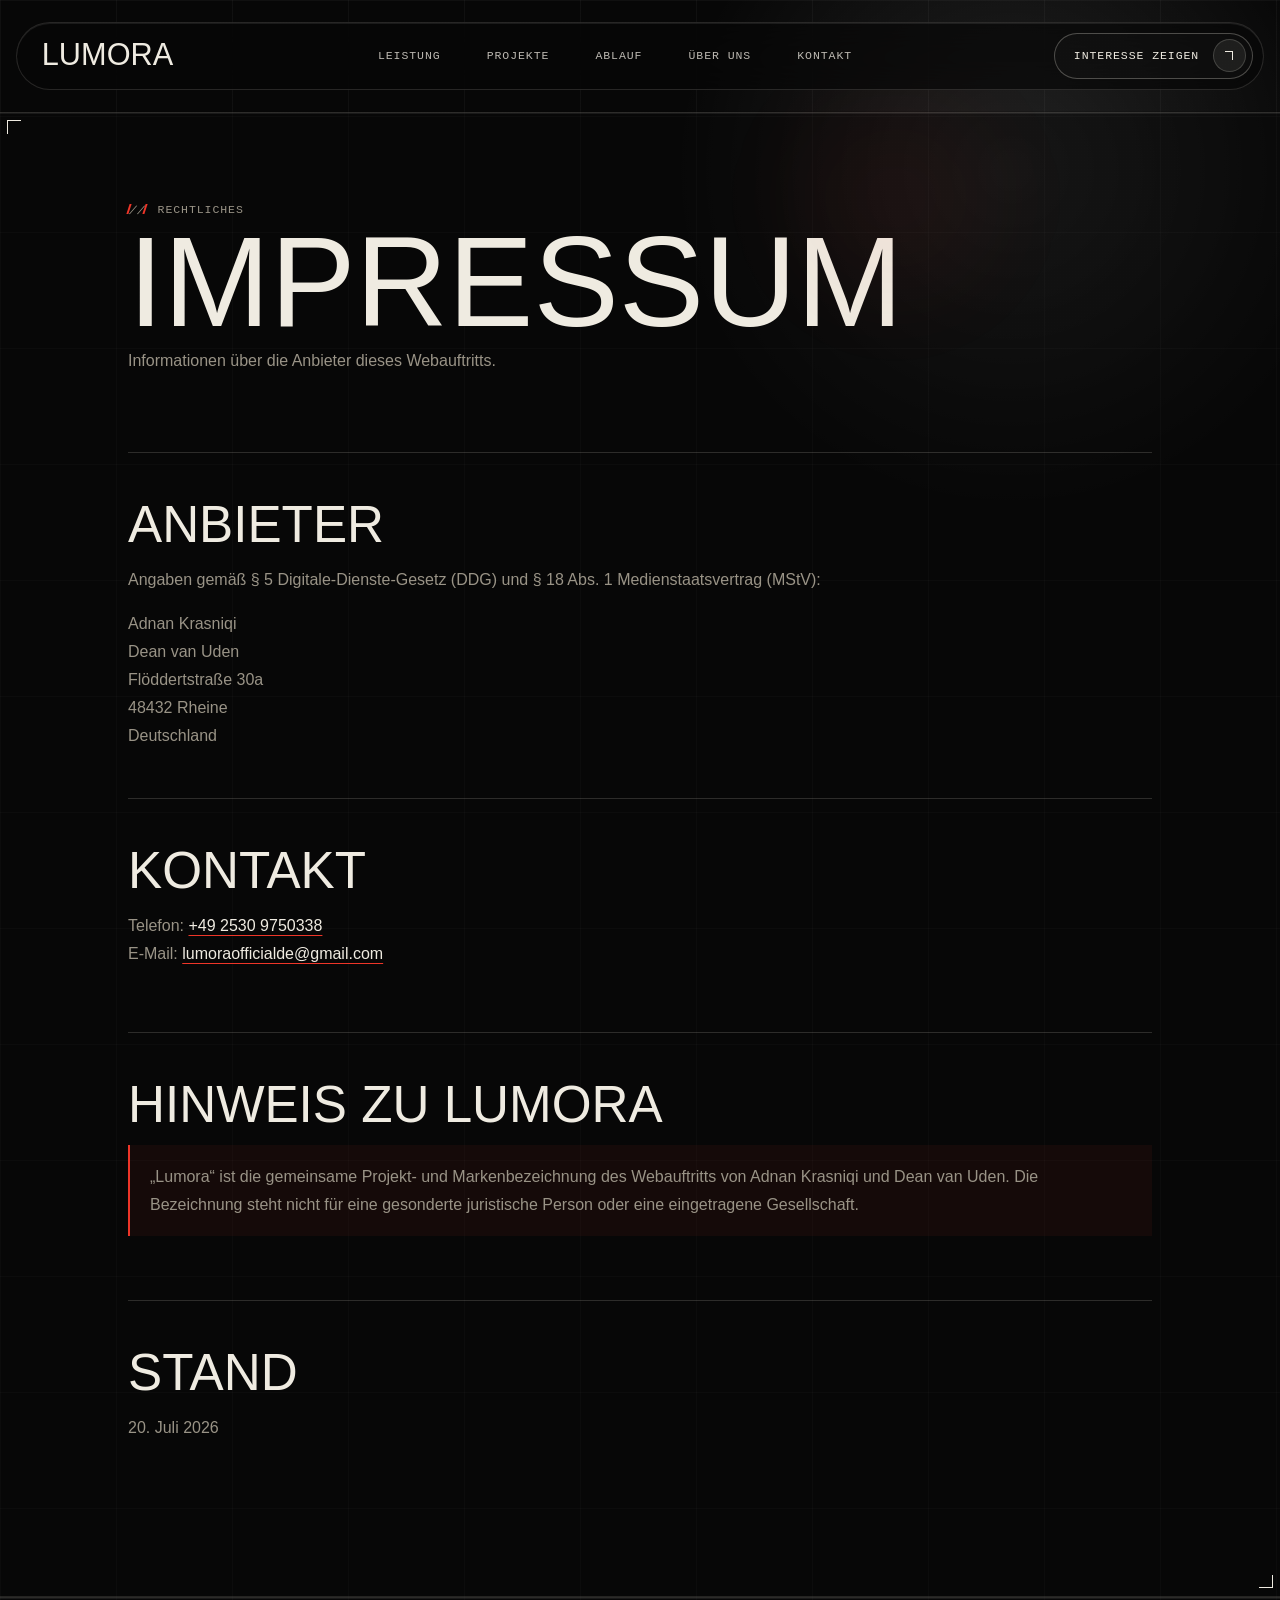
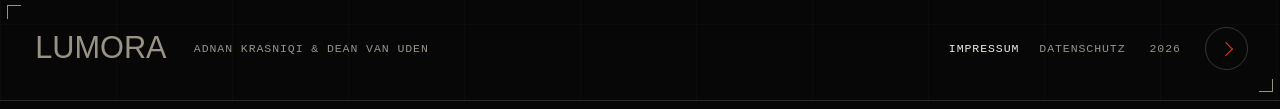
==== impressum.html @ dc564577 "." ====
<!doctype html>
<html lang="de">
  <head>
    <meta charset="utf-8" />
    <meta name="viewport" content="width=device-width, initial-scale=1" />
    <meta
      name="description"
      content="Impressum und Anbieterinformationen für den Webauftritt von Lumora."
    />
    <meta name="robots" content="index,follow" />
    <title>Impressum | Lumora</title>
    <link rel="icon" type="image/png" href="assets/LogoLumora.png" />
    <link rel="apple-touch-icon" href="assets/LogoLumora.png" />
    <link rel="stylesheet" href="styles.css" />
  </head>
  <body>
    <a class="skip-link" href="#top">Zum Inhalt springen</a>
    <div class="grain" aria-hidden="true"></div>
    <div class="cursor-light" aria-hidden="true"></div>

    <header class="site-header">
      <a class="mark" href="index.html" aria-label="Lumora Startseite">
        <span>Lumora</span>
      </a>
      <nav class="desktop-nav" aria-label="Hauptnavigation">
        <a href="index.html#approach">Leistung</a>
        <a href="index.html#work">Projekte</a>
        <a href="index.html#process">Ablauf</a>
        <a href="index.html#studio">Über uns</a>
        <a href="index.html#contact">Kontakt</a>
      </nav>
      <div class="header-actions">
        <a class="button magnetic" href="index.html#contact">
          <span>Interesse zeigen</span>
          <i aria-hidden="true"></i>
        </a>
        <button class="menu-toggle" type="button" aria-label="Menü öffnen" aria-expanded="false">
          <span></span>
          <span></span>
        </button>
      </div>
    </header>

    <nav class="mobile-menu" aria-label="Mobile Navigation" aria-hidden="true" inert>
      <a href="index.html#approach">Leistung</a>
      <a href="index.html#work">Projekte</a>
      <a href="index.html#process">Ablauf</a>
      <a href="index.html#studio">Über uns</a>
      <a href="index.html#contact">Kontakt</a>
    </nav>

    <main id="top" class="legal-main">
      <article class="legal-page section-frame" aria-labelledby="legal-title">
        <header class="legal-heading" data-reveal>
          <div class="section-kicker compact">
            <span>//</span>
            <p>Rechtliches</p>
          </div>
          <h1 id="legal-title">Impressum</h1>
          <p>Informationen über die Anbieter dieses Webauftritts.</p>
        </header>

        <div class="legal-document">
          <section aria-labelledby="anbieter">
            <h2 id="anbieter">Anbieter</h2>
            <p>Angaben gemäß § 5 Digitale-Dienste-Gesetz (DDG) und § 18 Abs. 1 Medienstaatsvertrag (MStV):</p>
            <address>
              Adnan Krasniqi<br />
              Dean van Uden<br />
              Flöddertstraße 30a<br />
              48432 Rheine<br />
              Deutschland
            </address>
          </section>

          <section aria-labelledby="kontakt">
            <h2 id="kontakt">Kontakt</h2>
            <p>
              Telefon: <a href="tel:+4925309750338">+49 2530 9750338</a><br />
              E-Mail:
              <a href="mailto:lumoraofficialde@gmail.com">lumoraofficialde@gmail.com</a>
            </p>
          </section>

          <section aria-labelledby="lumora-hinweis">
            <h2 id="lumora-hinweis">Hinweis zu Lumora</h2>
            <p class="legal-note">
              „Lumora“ ist die gemeinsame Projekt- und Markenbezeichnung des Webauftritts
              von Adnan Krasniqi und Dean van Uden. Die Bezeichnung steht nicht für eine
              gesonderte juristische Person oder eine eingetragene Gesellschaft.
            </p>
          </section>

          <section aria-labelledby="stand">
            <h2 id="stand">Stand</h2>
            <p>20. Juli 2026</p>
          </section>
        </div>
      </article>
    </main>

    <footer class="site-footer section-frame">
      <a class="mark" href="index.html" aria-label="Lumora Startseite"><span>Lumora</span></a>
      <p class="footer-identity">Adnan Krasniqi &amp; Dean van Uden</p>
      <nav class="footer-legal" aria-label="Rechtliche Informationen">
        <a href="impressum.html" aria-current="page">Impressum</a>
        <a href="datenschutz.html">Datenschutz</a>
      </nav>
      <p class="footer-year">2026</p>
      <a class="back-top" href="#top" aria-label="Nach oben"></a>
    </footer>

    <script src="script.js" defer></script>
  </body>
</html>
---- styles.css ----
:root {
  color-scheme: dark;
  --bg: #070707;
  --panel: #0d0d0c;
  --panel-strong: #151514;
  --line: rgba(239, 235, 225, 0.16);
  --line-strong: rgba(239, 235, 225, 0.32);
  --text: #efebe1;
  --muted: #999386;
  --quiet: #625d54;
  --accent: #ee3528;
  --accent-dark: #9e241d;
  --font-display: Impact, "Arial Narrow", "Helvetica Neue", sans-serif;
  --font-body: "Avenir Next", "Helvetica Neue", Arial, sans-serif;
  --font-mono: "SFMono-Regular", Menlo, Monaco, Consolas, "Liberation Mono", monospace;
  --ease: cubic-bezier(0.32, 0.72, 0, 1);
  --section-pad: clamp(4.5rem, 9vw, 8rem);
}

* {
  box-sizing: border-box;
}

html {
  scroll-behavior: smooth;
  background: var(--bg);
  overflow-x: clip;
}

body {
  margin: 0;
  width: 100%;
  min-width: 0;
  max-width: 100%;
  font-family: var(--font-body);
  color: var(--text);
  background:
    radial-gradient(circle at 79% 10%, rgba(255, 255, 255, 0.11), transparent 21rem),
    linear-gradient(90deg, rgba(255, 255, 255, 0.035) 1px, transparent 1px),
    linear-gradient(180deg, rgba(255, 255, 255, 0.035) 1px, transparent 1px),
    var(--bg);
  background-size: auto, 7.25rem 7.25rem, 7.25rem 7.25rem, auto;
  overflow-x: clip;
}

body.menu-open {
  overflow: hidden;
}

a {
  color: inherit;
  text-decoration: none;
}

:focus-visible {
  outline: 2px solid var(--accent);
  outline-offset: 4px;
}

.skip-link {
  position: fixed;
  left: 1rem;
  top: 0.75rem;
  z-index: 30;
  padding: 0.8rem 1rem;
  color: var(--bg);
  background: var(--text);
  font-family: var(--font-mono);
  font-size: 0.75rem;
  text-transform: uppercase;
  letter-spacing: 0.08em;
  transform: translateY(-180%);
  transition: transform 220ms ease;
}

.skip-link:focus {
  transform: translateY(0);
}

.sr-only {
  position: absolute;
  width: 1px;
  height: 1px;
  padding: 0;
  margin: -1px;
  overflow: hidden;
  clip: rect(0, 0, 0, 0);
  white-space: nowrap;
  border: 0;
}

img {
  max-width: 100%;
}

button,
input,
textarea {
  font: inherit;
  min-width: 0;
}

button {
  color: inherit;
}

::selection {
  color: var(--text);
  background: var(--accent-dark);
}

.grain {
  position: fixed;
  inset: 0;
  pointer-events: none;
  z-index: 15;
  opacity: 0.13;
  background-image:
    linear-gradient(115deg, rgba(255, 255, 255, 0.055) 0 1px, transparent 1px 7px),
    radial-gradient(circle, rgba(255, 255, 255, 0.11) 0 1px, transparent 1px);
  background-size: 13px 19px, 3px 3px;
  mix-blend-mode: soft-light;
}

.cursor-light {
  --x: 70vw;
  --y: 22vh;
  position: fixed;
  left: var(--x);
  top: var(--y);
  width: 20rem;
  height: 20rem;
  pointer-events: none;
  z-index: 1;
  transform: translate(-50%, -50%);
  opacity: 0.5;
  background: radial-gradient(circle, rgba(238, 53, 40, 0.13), transparent 68%);
  filter: blur(2rem);
  transition: opacity 600ms var(--ease);
}

.section-frame {
  position: relative;
  width: 100%;
  max-width: none;
  margin-inline: 0;
  border: 1px solid var(--line);
  border-inline: 0;
  box-shadow:
    inset 0 1px 0 rgba(255, 255, 255, 0.07),
    0 0 0 1px rgba(0, 0, 0, 0.18);
  background: rgba(7, 7, 7, 0.44);
}

.section-frame::before,
.section-frame::after {
  content: "";
  position: absolute;
  width: 0.8rem;
  height: 0.8rem;
  border-color: var(--line-strong);
  pointer-events: none;
}

.section-frame::before {
  left: 0.45rem;
  top: 0.45rem;
  border-left: 1px solid;
  border-top: 1px solid;
}

.section-frame::after {
  right: 0.45rem;
  bottom: 0.45rem;
  border-right: 1px solid;
  border-bottom: 1px solid;
}

.site-header {
  position: fixed;
  left: 50%;
  top: 1.35rem;
  z-index: 12;
  display: grid;
  grid-template-columns: auto 1fr auto;
  align-items: center;
  gap: clamp(1rem, 4vw, 4rem);
  width: calc(100% - 2rem);
  max-width: none;
  min-height: 4.25rem;
  padding: 0.55rem 0.65rem 0.55rem 1.35rem;
  transform: translateX(-50%);
  border: 1px solid rgba(239, 235, 225, 0.14);
  border-radius: 999px;
  background: rgba(7, 7, 7, 0.64);
  backdrop-filter: blur(22px);
  box-shadow: inset 0 1px 0 rgba(255, 255, 255, 0.08);
}

.mark {
  display: inline-grid;
  place-items: center;
  min-width: 2.75rem;
  height: 2.75rem;
  padding: 0 0.2rem;
  font-family: var(--font-display);
  font-size: clamp(1.65rem, 2.4vw, 2.05rem);
  line-height: 1;
  letter-spacing: 0;
  text-transform: uppercase;
}

.desktop-nav {
  display: flex;
  align-items: center;
  justify-content: center;
  gap: clamp(1rem, 3.6vw, 4.75rem);
}

.desktop-nav a,
.mobile-menu a,
.availability,
.text-link,
.project-number,
.section-kicker,
.site-footer {
  font-family: var(--font-mono);
  font-size: 0.72rem;
  text-transform: uppercase;
  letter-spacing: 0.08em;
}

.desktop-nav a {
  color: rgba(239, 235, 225, 0.78);
  transition: color 450ms var(--ease), transform 450ms var(--ease);
}

.desktop-nav a:hover {
  color: var(--text);
  transform: translateY(-1px);
}

.header-actions {
  display: flex;
  align-items: center;
  gap: 1rem;
}

.availability {
  display: inline-flex;
  align-items: center;
  gap: 0.6rem;
  color: var(--text);
}

.availability i {
  width: 0.45rem;
  height: 0.45rem;
  border-radius: 999px;
  background: var(--accent);
  box-shadow: 0 0 0 0 rgba(238, 53, 40, 0.6);
  animation: breathe 2.8s var(--ease) infinite;
}

.button {
  --mx: 0px;
  --my: 0px;
  display: inline-flex;
  align-items: center;
  justify-content: center;
  gap: 0.85rem;
  min-height: 2.85rem;
  border: 1px solid rgba(239, 235, 225, 0.28);
  border-radius: 999px;
  padding: 0.35rem 0.38rem 0.35rem 1.2rem;
  color: var(--text);
  background: rgba(239, 235, 225, 0.02);
  text-transform: uppercase;
  font-family: var(--font-mono);
  font-size: 0.72rem;
  letter-spacing: 0.08em;
  cursor: pointer;
  transform: translate3d(var(--mx), var(--my), 0);
  transition:
    border-color 500ms var(--ease),
    background 500ms var(--ease),
    transform 500ms var(--ease);
}

.text-link::after,
.gallery-button::before,
.back-top::before {
  content: "";
  display: inline-block;
  width: 0.56rem;
  height: 0.56rem;
  border-right: 1px solid currentColor;
  border-top: 1px solid currentColor;
  transform: rotate(45deg);
}

.button i {
  display: grid;
  place-items: center;
  width: 2.05rem;
  height: 2.05rem;
  border: 1px solid rgba(239, 235, 225, 0.18);
  border-radius: 999px;
  background: rgba(239, 235, 225, 0.08);
  transition: transform 500ms var(--ease), background 500ms var(--ease);
}

.button i::after {
  content: "";
  width: 0.46rem;
  height: 0.46rem;
  border-right: 1px solid currentColor;
  border-top: 1px solid currentColor;
  transform: rotate(0deg);
}

.button:hover {
  border-color: rgba(239, 235, 225, 0.52);
  background: rgba(239, 235, 225, 0.07);
}

.button:hover i {
  background: var(--accent);
  transform: translate(2px, -1px) scale(1.05);
}

.button:active {
  transform: translate3d(var(--mx), var(--my), 0) scale(0.98);
}

.menu-toggle {
  position: relative;
  display: none;
  width: 2.75rem;
  height: 2.75rem;
  border: 1px solid rgba(239, 235, 225, 0.17);
  border-radius: 999px;
  background: rgba(239, 235, 225, 0.04);
  cursor: pointer;
}

.menu-toggle span {
  position: absolute;
  left: 0.82rem;
  right: 0.82rem;
  top: 1.15rem;
  height: 1px;
  background: var(--text);
  transition: transform 500ms var(--ease), top 500ms var(--ease);
}

.menu-toggle span:nth-child(2) {
  top: 1.55rem;
}

body.menu-open .menu-toggle span:first-child {
  top: 1.35rem;
  transform: rotate(45deg);
}

body.menu-open .menu-toggle span:nth-child(2) {
  top: 1.35rem;
  transform: rotate(-45deg);
}

.mobile-menu {
  position: fixed;
  inset: 0;
  z-index: 10;
  display: grid;
  place-content: center;
  gap: 1.5rem;
  padding: 6rem 1.25rem 2rem;
  overflow-y: auto;
  overscroll-behavior: contain;
  background: rgba(7, 7, 7, 0.88);
  backdrop-filter: blur(26px);
  opacity: 0;
  pointer-events: none;
  transform: translateY(-1rem);
  transition: opacity 600ms var(--ease), transform 600ms var(--ease);
}

.mobile-menu a {
  font-family: var(--font-display);
  font-size: clamp(4rem, 18vw, 8rem);
  line-height: 0.86;
  color: var(--text);
  transform: translateY(1.4rem);
  opacity: 0;
  transition: opacity 650ms var(--ease), transform 650ms var(--ease);
}

body.menu-open .mobile-menu {
  opacity: 1;
  pointer-events: auto;
  transform: translateY(0);
}

body.menu-open .mobile-menu a {
  opacity: 1;
  transform: translateY(0);
}

body.menu-open .mobile-menu a:nth-child(2) {
  transition-delay: 80ms;
}

body.menu-open .mobile-menu a:nth-child(3) {
  transition-delay: 160ms;
}

body.menu-open .mobile-menu a:nth-child(4) {
  transition-delay: 240ms;
}

body.menu-open .mobile-menu a:nth-child(5) {
  transition-delay: 320ms;
}

.section-rail {
  position: fixed;
  left: clamp(0.75rem, 2vw, 1.65rem);
  top: 50%;
  z-index: 8;
  display: grid;
  gap: 2rem;
  color: var(--quiet);
  font-family: var(--font-mono);
  font-size: 0.68rem;
  transform: translateY(-50%);
}

.section-rail span {
  position: relative;
}

.section-rail span::after {
  content: "";
  position: absolute;
  left: 0;
  top: 1.3rem;
  width: 0.6rem;
  height: 1px;
  background: var(--quiet);
}

.hero {
  display: grid;
  grid-template-columns: minmax(18rem, 0.72fr) minmax(0, 1.28fr);
  align-items: center;
  min-height: 100dvh;
  padding: clamp(7rem, 10vw, 9rem) clamp(1.5rem, 6vw, 7.5rem) 5rem;
  overflow: hidden;
}

.hero::after {
  content: "";
  position: absolute;
  top: -20%;
  right: -8%;
  width: 42%;
  height: 62%;
  background: linear-gradient(115deg, transparent 22%, rgba(255, 255, 255, 0.22), transparent 52%);
  transform: rotate(8deg);
  filter: blur(0.4rem);
  pointer-events: none;
  mix-blend-mode: screen;
}

.hero-copy {
  position: relative;
  z-index: 2;
  max-width: 31rem;
}

.eyebrow {
  display: flex;
  align-items: center;
  gap: 0.7rem;
  margin: 0 0 1.25rem;
  color: var(--muted);
  font-family: var(--font-mono);
  font-size: 0.74rem;
  line-height: 1.5;
  text-transform: uppercase;
  letter-spacing: 0.1em;
}

.eyebrow span,
.section-kicker span {
  display: inline-block;
  width: 1.15rem;
  height: 0.62rem;
  border-left: 2px solid var(--accent);
  border-right: 2px solid var(--accent);
  transform: skewX(-18deg);
}

h1,
h2,
h3,
p {
  margin-top: 0;
}

h1 {
  max-width: 9ch;
  margin-bottom: 1.4rem;
  font-family: var(--font-display);
  font-size: clamp(6.2rem, 13.3vw, 13.8rem);
  font-weight: 400;
  line-height: 0.78;
  letter-spacing: 0;
  text-transform: uppercase;
  text-wrap: balance;
}

.hero-intro {
  max-width: 28rem;
  margin-bottom: 2rem;
  color: var(--muted);
  font-size: clamp(1rem, 1.3vw, 1.12rem);
  line-height: 1.65;
}

.hero-actions {
  display: flex;
  flex-wrap: wrap;
  gap: 1.25rem 1.6rem;
}

.text-link {
  position: relative;
  display: inline-flex;
  align-items: center;
  gap: 0.72rem;
  width: max-content;
  padding-bottom: 0.55rem;
  color: var(--text);
}

.text-link::before {
  content: "";
  position: absolute;
  left: 0;
  bottom: 0;
  width: 100%;
  height: 1px;
  background: var(--accent);
  transform-origin: left;
  transform: scaleX(0.32);
  transition: transform 500ms var(--ease);
}

.text-link::after {
  width: 0.45rem;
  height: 0.45rem;
  transition: transform 500ms var(--ease);
}

.text-link:hover::before {
  transform: scaleX(1);
}

.text-link:hover::after {
  transform: translate(2px, -2px) rotate(45deg);
}

.text-link.muted {
  color: var(--muted);
}

.hero-stage {
  position: relative;
  z-index: 2;
  height: min(58vw, 51rem);
  min-height: 31rem;
  overflow: hidden;
}

.hero-poster {
  position: absolute;
  inset: 0;
  width: 100%;
  height: 100%;
  object-fit: cover;
  object-position: 58% 50%;
  opacity: 0.92;
  filter: saturate(0.88) contrast(1.08) brightness(0.92);
  mask-image: radial-gradient(ellipse at 63% 45%, #000 0 34%, transparent 73%);
  pointer-events: none;
}

.stage-note {
  position: absolute;
  right: clamp(0rem, 3vw, 2.25rem);
  bottom: clamp(2rem, 8vw, 5rem);
  display: grid;
  gap: 0.25rem;
  padding: 0.9rem 1.1rem;
  border: 1px solid rgba(239, 235, 225, 0.24);
  background: rgba(7, 7, 7, 0.48);
  font-family: var(--font-mono);
  font-size: 0.68rem;
  text-transform: uppercase;
  letter-spacing: 0.08em;
}

.stage-note span {
  color: var(--muted);
}

.scroll-cue {
  position: absolute;
  left: clamp(1.5rem, 6vw, 6.5rem);
  bottom: 2.2rem;
  z-index: 3;
  display: flex;
  align-items: center;
  gap: 0.8rem;
  color: var(--text);
  font-family: var(--font-mono);
  font-size: 0.7rem;
  text-transform: uppercase;
  letter-spacing: 0.08em;
}

.scroll-cue span {
  width: 1px;
  height: 2.2rem;
  background: linear-gradient(var(--accent), rgba(239, 235, 225, 0.1));
  transform-origin: top;
  animation: drawDown 2.4s var(--ease) infinite;
}

.approach,
.work,
.process,
.studio,
.contact {
  padding: clamp(1.35rem, 3vw, 3rem);
  scroll-margin-top: 6rem;
}

.section-kicker {
  display: flex;
  align-items: center;
  gap: 0.7rem;
  margin-bottom: 1.35rem;
  color: var(--muted);
}

.section-kicker p {
  margin: 0;
}

.section-kicker.compact {
  margin-bottom: 1rem;
}

.approach-grid {
  display: grid;
  grid-template-columns: repeat(4, minmax(0, 1fr));
  min-height: 34rem;
  border-top: 1px solid var(--line);
}

.approach-card {
  position: relative;
  display: flex;
  flex-direction: column;
  min-height: 34rem;
  padding: clamp(1.2rem, 2.5vw, 2rem);
  overflow: hidden;
  border-right: 1px solid var(--line);
  background: rgba(255, 255, 255, 0.01);
  transition: background 700ms var(--ease), transform 700ms var(--ease);
}

.approach-card:last-child {
  border-right: 0;
}

.approach-card:hover {
  background: rgba(255, 255, 255, 0.04);
}

.count {
  margin-bottom: 1rem;
  color: var(--muted);
  font-family: var(--font-mono);
}

.approach-card h2,
.approach-card h3 {
  margin-bottom: 1rem;
  font-family: var(--font-display);
  font-size: clamp(2.7rem, 4vw, 4.8rem);
  font-weight: 400;
  line-height: 0.9;
  letter-spacing: 0;
  text-transform: uppercase;
}

.approach-card > .count,
.approach-card > h2,
.approach-card > h3,
.approach-card > p,
.approach-card > a {
  position: relative;
  z-index: 2;
}

.offer-head {
  align-items: end;
}

.section-lead {
  max-width: 36rem;
  margin: 1.2rem 0 0;
  color: var(--muted);
  font-size: 0.96rem;
  line-height: 1.7;
  text-wrap: pretty;
}

.offer-head > .section-lead {
  margin: 0 0 0.25rem;
}

.work-proof {
  max-width: 42rem;
}

.approach-card p {
  max-width: 22rem;
  margin-bottom: 1.7rem;
  color: var(--muted);
  font-size: 0.95rem;
  line-height: 1.6;
}

.card-visual {
  position: absolute;
  left: 0;
  right: 0;
  bottom: 0;
  z-index: 0;
  height: 52%;
  opacity: 0.8;
  transform: translateY(6%);
  transition: transform 900ms var(--ease), opacity 900ms var(--ease);
  background-size: cover;
  background-position: center bottom;
  -webkit-mask-image: linear-gradient(to bottom, transparent 0%, rgba(0, 0, 0, 0.25) 22%, #000 48%);
  mask-image: linear-gradient(to bottom, transparent 0%, rgba(0, 0, 0, 0.25) 22%, #000 48%);
}

.approach-card:hover .card-visual {
  opacity: 1;
  transform: translateY(0);
}

.terrain {
  background-image:
    linear-gradient(180deg, transparent, rgba(7, 7, 7, 0.14)),
    url("assets/approach/strategy.png");
  background-position: center 56%;
}

.interface {
  background-image:
    linear-gradient(180deg, transparent, rgba(7, 7, 7, 0.12)),
    url("assets/approach/interface.png");
  background-position: 55% 58%;
}

.streaks {
  background-image:
    linear-gradient(180deg, transparent, rgba(7, 7, 7, 0.1)),
    url("assets/approach/motion.png");
  background-position: 58% 62%;
}

.launch {
  background-image:
    linear-gradient(180deg, transparent, rgba(7, 7, 7, 0.12)),
    url("assets/approach/launch.png");
  background-position: 72% 56%;
}

.section-head {
  display: flex;
  align-items: end;
  justify-content: space-between;
  gap: 2rem;
  margin-bottom: clamp(1.2rem, 3vw, 2.5rem);
}

.section-head h2,
.studio-intro h2 {
  max-width: 15ch;
  margin-bottom: 0;
  font-family: var(--font-display);
  font-size: clamp(4.2rem, 8vw, 8rem);
  font-weight: 400;
  line-height: 0.86;
  letter-spacing: 0;
  text-transform: uppercase;
}

.studio-people {
  max-width: 34rem;
  margin: 1.25rem 0 0;
  color: var(--muted);
  font-size: 1rem;
  line-height: 1.7;
}

.gallery-controls {
  display: flex;
  gap: 0.7rem;
}

.gallery-button,
.back-top {
  display: grid;
  place-items: center;
  width: 2.7rem;
  height: 2.7rem;
  border: 1px solid rgba(239, 235, 225, 0.2);
  border-radius: 999px;
  background: transparent;
  cursor: pointer;
  transition: border-color 500ms var(--ease), background 500ms var(--ease), transform 500ms var(--ease);
}

.gallery-button:hover,
.back-top:hover {
  border-color: var(--accent);
  background: rgba(238, 53, 40, 0.08);
}

.gallery-button:active,
.back-top:active {
  transform: scale(0.96);
}

.gallery-button::before {
  transform: rotate(-135deg);
}

.gallery-button.next::before,
.back-top::before {
  transform: rotate(45deg);
}

.work-viewport {
  width: 100%;
  max-width: 100%;
  overflow: hidden;
}

.work-track {
  display: grid;
  grid-auto-columns: clamp(20rem, 30vw, 35rem);
  grid-auto-flow: column;
  gap: clamp(0.9rem, 1.5vw, 1.2rem);
  width: 100%;
  max-width: 100%;
  overflow-x: auto;
  overscroll-behavior-x: contain;
  scroll-snap-type: x mandatory;
  scrollbar-width: none;
  cursor: grab;
}

.work-track::-webkit-scrollbar {
  display: none;
}

.work-track.is-dragging {
  cursor: grabbing;
  user-select: none;
}

.work-card {
  position: relative;
  display: grid;
  grid-template-rows: auto auto 1fr;
  gap: 0.9rem;
  min-height: 28rem;
  min-width: 0;
  max-width: 100%;
  padding: 1rem;
  overflow: hidden;
  border: 1px solid var(--line);
  scroll-snap-align: start;
  background: rgba(255, 255, 255, 0.025);
  transition:
    background 650ms var(--ease),
    border-color 650ms var(--ease),
    transform 650ms var(--ease);
}

.work-card:hover {
  border-color: rgba(239, 235, 225, 0.42);
  background: rgba(255, 255, 255, 0.045);
  transform: translateY(-0.35rem);
}

.work-card.is-offline {
  cursor: default;
}

.work-card.is-offline:hover {
  border-color: var(--line);
  background: rgba(255, 255, 255, 0.025);
  transform: none;
}

.project-number {
  color: var(--muted);
}

.project-preview {
  position: relative;
  width: 100%;
  max-width: 100%;
  aspect-ratio: 4 / 3;
  min-height: 0;
  overflow: hidden;
  contain: paint;
  border: 1px solid rgba(239, 235, 225, 0.18);
  background: var(--panel);
}

.project-preview::after {
  content: "";
  position: absolute;
  inset: 0;
  z-index: 1;
  background:
    linear-gradient(180deg, rgba(7, 7, 7, 0.34), transparent 28%, rgba(7, 7, 7, 0.3)),
    linear-gradient(135deg, transparent 48%, rgba(238, 53, 40, 0.45) 49%, transparent 50%);
  opacity: 0.64;
  pointer-events: none;
  transition: opacity 650ms var(--ease);
}

.work-card:hover .project-preview::after {
  opacity: 0.28;
}

.work-card.is-offline:hover .project-preview::after {
  opacity: 0.64;
}

.real-shot img {
  width: 100%;
  max-width: 100%;
  height: 100%;
  display: block;
  object-fit: cover;
  filter: saturate(0.74) contrast(1.08) brightness(0.9);
  transform: none;
  transition:
    filter 800ms var(--ease),
    transform 800ms var(--ease);
}

@media (hover: hover) and (pointer: fine) {
  .work-card:hover .real-shot img {
    filter: saturate(1) contrast(1.04) brightness(1);
    transform: scale(1.05);
  }

  .work-card.is-offline:hover .real-shot img {
    filter: saturate(0.74) contrast(1.08) brightness(0.9);
    transform: none;
  }
}

.heralyth-shot img {
  object-position: 50% 44%;
}

.crime-shot img {
  object-position: 50% 48%;
}

.pullup-shot img {
  object-position: 50% 42%;
}

.westroomz-shot img {
  object-position: 50% 48%;
}

.browser-dot {
  position: absolute;
  left: 0.75rem;
  top: 0.65rem;
  width: 0.3rem;
  height: 0.3rem;
  border-radius: 999px;
  background: rgba(239, 235, 225, 0.55);
  box-shadow: 0.55rem 0 0 rgba(239, 235, 225, 0.3), 1.1rem 0 0 rgba(239, 235, 225, 0.2);
  z-index: 2;
}

.project-meta {
  display: grid;
  gap: 0.35rem;
  align-self: end;
}

.project-meta h3 {
  margin-bottom: 0;
  font-family: var(--font-mono);
  font-size: 0.88rem;
  letter-spacing: 0.08em;
  text-transform: uppercase;
  overflow-wrap: anywhere;
}

.project-meta p {
  margin-bottom: 0;
  color: var(--muted);
  font-family: var(--font-mono);
  font-size: 0.68rem;
  line-height: 1.5;
  text-transform: uppercase;
  letter-spacing: 0.08em;
  overflow-wrap: anywhere;
}

.project-status {
  color: var(--accent);
  font-family: var(--font-mono);
  font-size: 0.64rem;
  line-height: 1.5;
  text-transform: uppercase;
  letter-spacing: 0.08em;
}

.gallery-progress {
  width: min(42rem, 100%);
  height: 2px;
  margin: 2rem auto 0;
  background: rgba(239, 235, 225, 0.16);
}

.gallery-progress span {
  display: block;
  width: 25%;
  height: 100%;
  background: var(--accent);
  transform-origin: left;
  transition: transform 450ms var(--ease), width 450ms var(--ease);
}

.process {
  display: grid;
  grid-template-columns: minmax(18rem, 0.42fr) minmax(0, 1.58fr);
  gap: clamp(2.5rem, 5vw, 7rem);
  align-items: center;
}

.process-copy h2,
.contact-copy h2 {
  max-width: 9ch;
  margin-bottom: 1.2rem;
  font-family: var(--font-display);
  font-size: clamp(4.4rem, 8vw, 8.5rem);
  font-weight: 400;
  line-height: 0.86;
  letter-spacing: 0;
  text-transform: uppercase;
}

.process-copy h2 {
  max-width: 8ch;
  font-size: clamp(3.5rem, 5.8vw, 6.4rem);
}

.process-copy p,
.contact-copy p {
  max-width: 28rem;
  margin-bottom: 1.7rem;
  color: var(--muted);
  font-size: 1rem;
  line-height: 1.7;
}

.process-board {
  position: relative;
  min-height: 35rem;
  display: grid;
  grid-template-columns: minmax(0, 1.15fr) minmax(18rem, 0.85fr);
  align-items: center;
  min-width: 0;
  overflow: hidden;
}

.process-rows {
  border-top: 1px solid var(--line);
}

.process-rows article {
  display: grid;
  grid-template-columns: 3.5rem minmax(7rem, 0.55fr) minmax(0, 1fr);
  gap: 1.2rem;
  align-items: center;
  min-height: 5.6rem;
  border-bottom: 1px solid var(--line);
}

.process-rows span,
.process-rows p {
  color: var(--muted);
  font-family: var(--font-mono);
  font-size: 0.72rem;
  line-height: 1.7;
  text-transform: uppercase;
  letter-spacing: 0.06em;
}

.process-rows h3 {
  margin-bottom: 0;
  font-family: var(--font-mono);
  font-size: 0.82rem;
  text-transform: uppercase;
  letter-spacing: 0.08em;
}

.process-rows p {
  margin-bottom: 0;
}

.layer-stack {
  position: relative;
  height: 25rem;
  perspective: 900px;
}

.layer-stack span {
  position: absolute;
  left: 10%;
  top: calc(14% + var(--n, 0) * 9%);
  width: 72%;
  height: 38%;
  border: 1px solid rgba(239, 235, 225, 0.26);
  border-radius: 0.65rem;
  background: linear-gradient(135deg, rgba(255, 255, 255, 0.12), rgba(255,255,255,0.015));
  box-shadow: inset 0 1px 0 rgba(255, 255, 255, 0.12);
  transform: rotateX(58deg) rotateZ(-23deg) translateZ(calc(var(--n, 0) * 1.2rem));
  animation: layerFloat 6s var(--ease) infinite;
  animation-delay: calc(var(--n, 0) * -0.55s);
}

.layer-stack span:nth-child(2) { --n: 1; }
.layer-stack span:nth-child(3) { --n: 2; }
.layer-stack span:nth-child(4) { --n: 3; }
.layer-stack span:nth-child(5) { --n: 4; }

.studio {
  display: grid;
  gap: clamp(2rem, 5vw, 4rem);
}

.studio-intro {
  display: grid;
  grid-template-columns: minmax(16rem, 0.6fr) 1fr;
  gap: 2rem;
  align-items: start;
}

.studio-intro .section-kicker {
  grid-column: 1;
  grid-row: 1;
}

.studio-intro h2 {
  grid-column: 2;
  grid-row: 1 / span 2;
}

.studio-intro .studio-people {
  grid-column: 1;
  grid-row: 2;
}

.metrics-grid {
  display: grid;
  grid-template-columns: 0.9fr 0.9fr 1.15fr 1fr 0.9fr;
  border-top: 1px solid var(--line);
  border-bottom: 1px solid var(--line);
}

.metrics-grid article {
  container-type: inline-size;
  display: grid;
  gap: 0.7rem;
  min-height: 10rem;
  place-content: center;
  padding: 1.3rem;
  border-right: 1px solid var(--line);
  overflow: hidden;
  text-align: center;
}

.metrics-grid article:last-child {
  border-right: 0;
}

.metrics-grid strong {
  max-width: 100%;
  font-family: var(--font-display);
  font-size: clamp(3.4rem, 6vw, 6.4rem);
  font-weight: 400;
  line-height: 0.9;
  letter-spacing: 0;
}

.metrics-grid .metric-word {
  font-size: clamp(2.65rem, 18cqi, 4.7rem);
}

.metrics-grid span {
  color: var(--muted);
  font-family: var(--font-mono);
  font-size: 0.68rem;
  text-transform: uppercase;
  letter-spacing: 0.08em;
}

.studio-note {
  max-width: 52rem;
  margin: -1rem 0 0;
  color: var(--muted);
  font-family: var(--font-mono);
  font-size: 0.7rem;
  line-height: 1.7;
  text-transform: uppercase;
  letter-spacing: 0.06em;
}

.contact {
  display: grid;
  grid-template-columns: minmax(17rem, 0.64fr) minmax(20rem, 1fr);
  gap: clamp(2rem, 6vw, 7rem);
  align-items: start;
  padding-bottom: clamp(2rem, 5vw, 4rem);
}

.contact-copy h2 {
  max-width: 8ch;
}

.contact-copy > .text-link {
  display: flex;
  width: fit-content;
  margin-top: 0.8rem;
}

.contact-panel {
  display: grid;
  align-content: center;
  gap: 1.2rem;
  min-height: 29rem;
  padding: clamp(1.4rem, 4vw, 3.5rem);
  border: 1px solid var(--line);
  background:
    linear-gradient(135deg, rgba(238, 53, 40, 0.08), transparent 42%),
    rgba(255, 255, 255, 0.025);
  box-shadow: inset 0 1px 0 rgba(255, 255, 255, 0.05);
}

.contact-panel .eyebrow {
  margin: 0;
}

.contact-panel h3 {
  max-width: 12ch;
  margin: 0;
  font-family: var(--font-display);
  font-size: clamp(3.1rem, 5.8vw, 6.4rem);
  font-weight: 400;
  line-height: 0.9;
  text-transform: uppercase;
}

.contact-panel > p:not(.eyebrow) {
  max-width: 38rem;
  margin: 0;
  color: var(--muted);
  line-height: 1.7;
}

.contact-panel .submit {
  width: fit-content;
}

.contact-panel .privacy-note {
  font-size: 0.78rem;
}

.privacy-note a,
.legal-document a {
  color: var(--text);
  text-decoration: underline;
  text-decoration-color: var(--accent);
  text-underline-offset: 0.25rem;
}

.submit {
  width: 100%;
  border-color: transparent;
  background: var(--accent);
  color: var(--bg);
}

.submit:hover {
  background: #ff4335;
}

.button:active {
  transform: translate3d(var(--mx), calc(var(--my) + 1px), 0) scale(0.98);
}

.site-footer {
  display: grid;
  grid-template-columns: auto 1fr auto auto auto;
  align-items: center;
  gap: 1.5rem;
  min-height: 6.5rem;
  margin-bottom: 0.5rem;
  padding: 1rem clamp(1rem, 3vw, 2rem);
  color: var(--muted);
}

.site-footer p {
  margin: 0;
}

.footer-legal {
  display: flex;
  flex-wrap: wrap;
  gap: 0.65rem 1.25rem;
}

.footer-legal a {
  transition: color 400ms var(--ease);
}

.footer-legal a:hover,
.footer-legal a[aria-current="page"] {
  color: var(--text);
}

.legal-main {
  padding-top: 7rem;
}

.legal-page {
  min-height: calc(100dvh - 7rem);
  padding: clamp(3rem, 7vw, 7rem) clamp(1rem, 6vw, 7.5rem);
}

.legal-heading,
.legal-document {
  width: min(100%, 64rem);
  margin-inline: auto;
}

.legal-heading {
  margin-bottom: clamp(2.5rem, 6vw, 5rem);
}

.legal-heading h1 {
  max-width: none;
  margin-bottom: 1rem;
  font-size: clamp(4.5rem, 10vw, 9rem);
}

.legal-heading > p,
.legal-document p,
.legal-document li,
.legal-document address {
  color: var(--muted);
  line-height: 1.75;
}

.legal-document section {
  padding: clamp(1.75rem, 4vw, 3rem) 0;
  border-top: 1px solid var(--line);
}

.legal-document h2 {
  margin-bottom: 1rem;
  font-family: var(--font-display);
  font-size: clamp(2.2rem, 4vw, 3.5rem);
  font-weight: 400;
  line-height: 0.95;
  text-transform: uppercase;
}

.legal-document h3 {
  margin: 1.75rem 0 0.75rem;
  font-family: var(--font-mono);
  font-size: 0.82rem;
  text-transform: uppercase;
  letter-spacing: 0.08em;
}

.legal-document p,
.legal-document ul {
  margin-bottom: 1rem;
}

.legal-document ul {
  padding-left: 1.25rem;
}

.legal-document address {
  font-style: normal;
}

.legal-document a {
  overflow-wrap: anywhere;
}

.legal-note {
  padding: 1.1rem 1.25rem;
  border-left: 2px solid var(--accent);
  background: rgba(238, 53, 40, 0.06);
}

.legal-source {
  font-family: var(--font-mono);
  font-size: 0.72rem;
}

.back-top {
  color: var(--accent);
}

.js [data-reveal] {
  opacity: 0;
  transform: translateY(3rem);
  filter: blur(8px);
  transition:
    opacity 900ms var(--ease),
    transform 900ms var(--ease),
    filter 900ms var(--ease);
}

.js [data-reveal].is-visible {
  opacity: 1;
  transform: translateY(0);
  filter: blur(0);
}

.approach-card:nth-child(2)[data-reveal],
.work-card:nth-child(2)[data-reveal],
.process-rows article:nth-child(2)[data-reveal] {
  transition-delay: 80ms;
}

@keyframes breathe {
  0%, 100% {
    box-shadow: 0 0 0 0 rgba(238, 53, 40, 0.45);
  }
  50% {
    box-shadow: 0 0 0 0.45rem rgba(238, 53, 40, 0);
  }
}

@keyframes drawDown {
  0%, 100% {
    transform: scaleY(0.35);
    opacity: 0.45;
  }
  45% {
    transform: scaleY(1);
    opacity: 1;
  }
}

@keyframes layerFloat {
  0%, 100% {
    transform: rotateX(58deg) rotateZ(-23deg) translate3d(0, 0, calc(var(--n, 0) * 1.2rem));
  }
  50% {
    transform: rotateX(58deg) rotateZ(-23deg) translate3d(0.4rem, -0.45rem, calc(var(--n, 0) * 1.2rem + 0.6rem));
  }
}

@media (prefers-reduced-motion: reduce) {
  *,
  *::before,
  *::after {
    scroll-behavior: auto !important;
    animation-duration: 0.01ms !important;
    animation-iteration-count: 1 !important;
    transition-duration: 0.01ms !important;
  }
}

@media (max-width: 1120px) {
  .desktop-nav {
    display: none;
  }

  .menu-toggle {
    display: inline-grid;
  }

  .availability {
    display: none;
  }

  .hero,
  .process,
  .contact {
    grid-template-columns: 1fr;
  }

  .hero-stage {
    min-height: 27rem;
    height: 56vw;
  }

  .approach-grid {
    grid-template-columns: 1fr 1fr;
  }

  .approach-card:nth-child(2) {
    border-right: 0;
  }

  .approach-card:nth-child(-n + 2) {
    border-bottom: 1px solid var(--line);
  }

  .process-board {
    grid-template-columns: 1fr;
  }

  .layer-stack {
    display: none;
  }

  .metrics-grid {
    grid-template-columns: repeat(2, minmax(0, 1fr));
  }

  .metrics-grid article:nth-child(2n) {
    border-right: 0;
  }

  .metrics-grid article:last-child {
    grid-column: 1 / -1;
    border-top: 1px solid var(--line);
  }
}

@media (max-width: 900px) {
  .studio-intro {
    grid-template-columns: 1fr;
  }

  .studio-intro .section-kicker,
  .studio-intro h2,
  .studio-intro .studio-people {
    grid-column: auto;
    grid-row: auto;
  }

  .studio-intro h2 {
    max-width: 100%;
    font-size: clamp(3rem, 7.5vw, 4.5rem);
    overflow-wrap: anywhere;
  }
}

@media (max-width: 1120px) and (max-height: 600px) {
  .mobile-menu {
    place-content: start center;
    gap: 0.65rem;
    padding: 5.25rem 1rem 1.25rem;
  }

  .mobile-menu a {
    font-size: clamp(2.4rem, 11vh, 3.75rem);
    line-height: 0.9;
  }
}

@media (max-width: 760px) {
  body {
    background-size: auto, 5rem 5rem, 5rem 5rem, auto;
  }

  .cursor-light,
  .section-rail {
    display: none;
  }

  .section-frame {
    width: 100%;
    border-inline: 0;
  }

  .site-header {
    top: 0.7rem;
    width: calc(100% - 0.75rem);
    min-height: 3.65rem;
    padding: 0.45rem 0.48rem 0.45rem 0.8rem;
    gap: 0.6rem;
  }

  .header-actions {
    gap: 0.45rem;
  }

  .header-actions .button {
    display: none;
  }

  .hero {
    min-height: 100dvh;
    padding: 6rem 1rem 3.4rem;
  }

  h1 {
    font-size: clamp(5.2rem, 26vw, 8rem);
  }

  .hero-intro {
    font-size: 0.98rem;
  }

  .hero-stage {
    min-height: 20rem;
    height: 70vw;
    margin-top: 1rem;
  }

  .stage-note {
    right: 0.7rem;
    bottom: 0.7rem;
  }

  .scroll-cue {
    position: relative;
    left: auto;
    bottom: auto;
    margin-top: 1.5rem;
  }

  .approach,
  .work,
  .process,
  .studio,
  .contact {
    padding: 1rem;
  }

  .approach-grid,
  .metrics-grid,
  .studio-intro {
    grid-template-columns: 1fr;
  }

  .studio-intro .section-kicker,
  .studio-intro h2,
  .studio-intro .studio-people {
    grid-column: auto;
    grid-row: auto;
  }

  .approach-card,
  .approach-card:nth-child(2),
  .metrics-grid article,
  .metrics-grid article:nth-child(2n) {
    border-right: 0;
  }

  .approach-card {
    min-height: 30rem;
    border-bottom: 1px solid var(--line);
  }

  .card-visual {
    height: 58%;
  }

  .approach-card:last-child {
    border-bottom: 0;
  }

  .section-head {
    align-items: start;
    flex-direction: column;
  }

  .section-head h2,
  .process-copy h2,
  .contact-copy h2 {
    font-size: clamp(3.5rem, 15vw, 5.4rem);
  }

  .studio-intro h2 {
    max-width: 100%;
    font-size: clamp(2.75rem, 11.5vw, 4.4rem);
    overflow-wrap: anywhere;
  }

  .process-copy h2 {
    max-width: 9ch;
    font-size: clamp(3.1rem, 13.5vw, 4.8rem);
  }

  .work-track {
    grid-auto-flow: column;
    grid-auto-columns: 100%;
    grid-template-columns: none;
    gap: 1rem;
    overflow-x: auto;
    scroll-snap-type: x mandatory;
    cursor: grab;
  }

  .work-card {
    width: 100%;
    min-width: 0;
    min-height: 24rem;
  }

  .work-viewport {
    overflow: hidden;
  }

  .project-preview {
    aspect-ratio: 4 / 3;
    min-height: 0;
  }

  .process-rows article {
    grid-template-columns: 2.4rem minmax(0, 1fr);
    gap: 0.9rem;
    padding: 1rem 0;
  }

  .process-rows article p {
    grid-column: 2;
    overflow-wrap: anywhere;
  }

  .metrics-grid article {
    border-bottom: 1px solid var(--line);
  }

  .metrics-grid article:last-child {
    border-bottom: 0;
  }

  .site-footer {
    grid-template-columns: 1fr auto;
    gap: 0.8rem;
  }

  .site-footer .mark {
    grid-column: 1;
    grid-row: 1;
    justify-self: start;
  }

  .site-footer .back-top {
    grid-column: 2;
    grid-row: 1;
  }

  .footer-legal {
    grid-column: 1 / -1;
    grid-row: 2;
  }

  .footer-identity,
  .footer-year {
    display: none;
  }

  .legal-main {
    padding-top: 5rem;
  }

  .legal-page {
    padding: 2.75rem 1rem;
  }

  .legal-heading h1 {
    font-size: clamp(3.4rem, 14vw, 5rem);
  }

  .legal-document section {
    padding: 1.5rem 0;
  }
}

@media (max-width: 420px) {
  .hero-actions {
    display: grid;
  }

  h1 {
    font-size: clamp(4.6rem, 22vw, 6.2rem);
  }

  .eyebrow {
    font-size: 0.68rem;
  }

  .approach-card {
    min-height: 28rem;
  }

  .contact-panel {
    min-height: 24rem;
    padding: 1rem;
  }
}
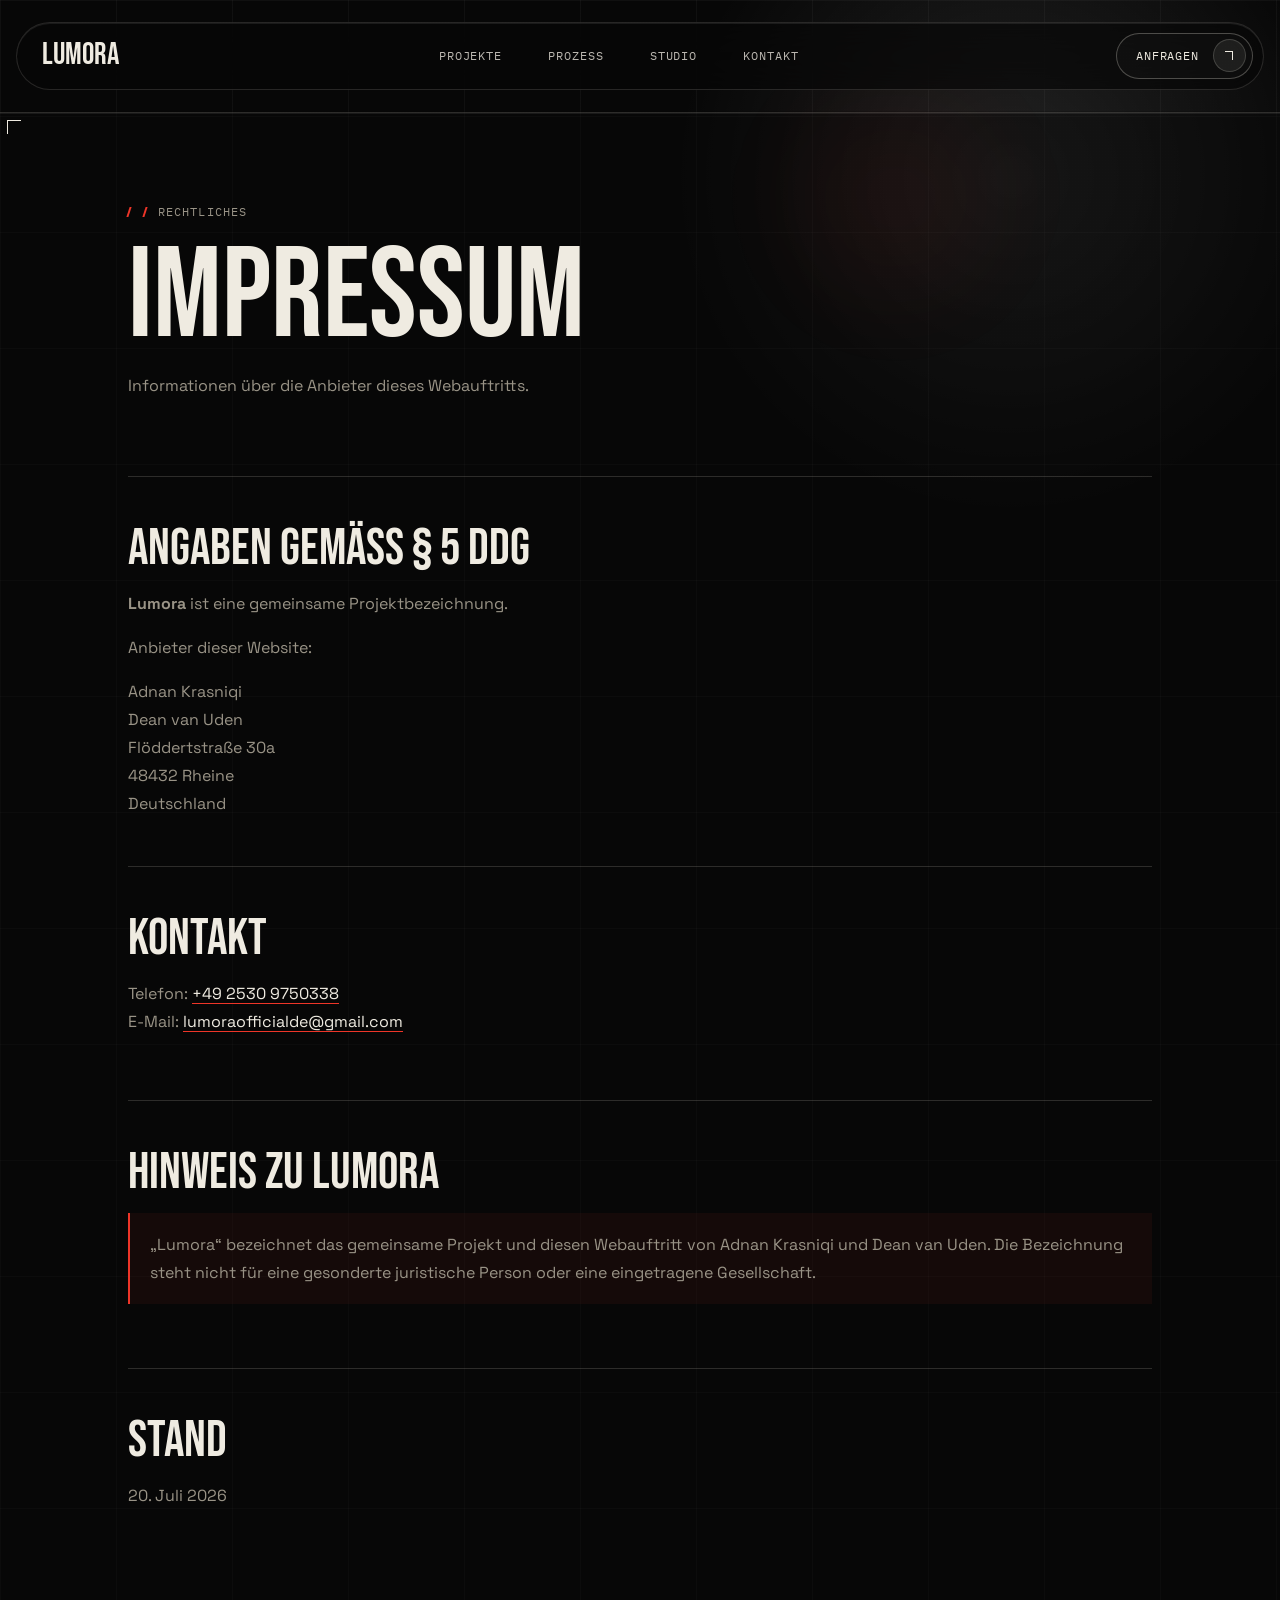
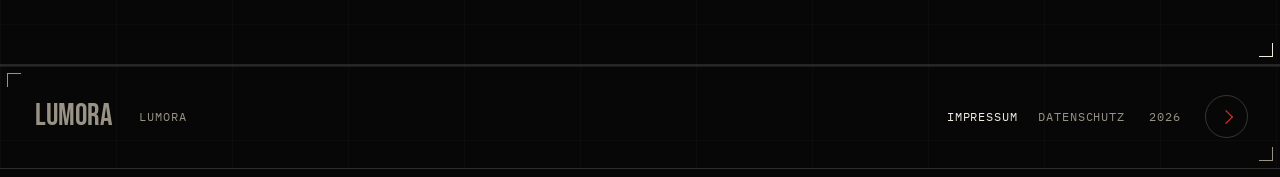
==== commit 55383afd: "Add legal pages and footer links" ====
--- a/impressum.html
+++ b/impressum.html
@@ -7,14 +7,19 @@
       name="description"
       content="Impressum und Anbieterinformationen für den Webauftritt von Lumora."
     />
-    <meta name="robots" content="index,follow" />
     <title>Impressum | Lumora</title>
+    <link rel="preconnect" href="https://fonts.googleapis.com" />
+    <link rel="preconnect" href="https://fonts.gstatic.com" crossorigin />
+    <link
+      href="https://fonts.googleapis.com/css2?family=Bebas+Neue&amp;family=IBM+Plex+Mono:wght@400;500&amp;family=Space+Grotesk:wght@400;500;600;700&amp;display=swap"
+      rel="stylesheet"
+    />
     <link rel="icon" type="image/png" href="assets/LogoLumora.png" />
     <link rel="apple-touch-icon" href="assets/LogoLumora.png" />
     <link rel="stylesheet" href="styles.css" />
   </head>
   <body>
-    <a class="skip-link" href="#top">Zum Inhalt springen</a>
+    <a class="skip-link" href="#content">Zum Inhalt springen</a>
     <div class="grain" aria-hidden="true"></div>
     <div class="cursor-light" aria-hidden="true"></div>
 
@@ -23,15 +28,14 @@
         <span>Lumora</span>
       </a>
       <nav class="desktop-nav" aria-label="Hauptnavigation">
-        <a href="index.html#approach">Leistung</a>
         <a href="index.html#work">Projekte</a>
-        <a href="index.html#process">Ablauf</a>
-        <a href="index.html#studio">Über uns</a>
+        <a href="index.html#process">Prozess</a>
+        <a href="index.html#studio">Studio</a>
         <a href="index.html#contact">Kontakt</a>
       </nav>
       <div class="header-actions">
         <a class="button magnetic" href="index.html#contact">
-          <span>Interesse zeigen</span>
+          <span>Anfragen</span>
           <i aria-hidden="true"></i>
         </a>
         <button class="menu-toggle" type="button" aria-label="Menü öffnen" aria-expanded="false">
@@ -41,29 +45,26 @@
       </div>
     </header>
 
-    <nav class="mobile-menu" aria-label="Mobile Navigation" aria-hidden="true" inert>
-      <a href="index.html#approach">Leistung</a>
+    <div class="mobile-menu" aria-hidden="true">
       <a href="index.html#work">Projekte</a>
-      <a href="index.html#process">Ablauf</a>
-      <a href="index.html#studio">Über uns</a>
+      <a href="index.html#process">Prozess</a>
+      <a href="index.html#studio">Studio</a>
       <a href="index.html#contact">Kontakt</a>
-    </nav>
+    </div>
 
-    <main id="top" class="legal-main">
+    <main id="content" class="legal-main">
       <article class="legal-page section-frame" aria-labelledby="legal-title">
-        <header class="legal-heading" data-reveal>
-          <div class="section-kicker compact">
-            <span>//</span>
-            <p>Rechtliches</p>
-          </div>
+        <header class="legal-heading">
+          <p class="eyebrow"><span></span> Rechtliches</p>
           <h1 id="legal-title">Impressum</h1>
           <p>Informationen über die Anbieter dieses Webauftritts.</p>
         </header>
 
         <div class="legal-document">
           <section aria-labelledby="anbieter">
-            <h2 id="anbieter">Anbieter</h2>
-            <p>Angaben gemäß § 5 Digitale-Dienste-Gesetz (DDG) und § 18 Abs. 1 Medienstaatsvertrag (MStV):</p>
+            <h2 id="anbieter">Angaben gemäß § 5 DDG</h2>
+            <p><strong>Lumora</strong> ist eine gemeinsame Projektbezeichnung.</p>
+            <p>Anbieter dieser Website:</p>
             <address>
               Adnan Krasniqi<br />
               Dean van Uden<br />
@@ -85,9 +86,9 @@
           <section aria-labelledby="lumora-hinweis">
             <h2 id="lumora-hinweis">Hinweis zu Lumora</h2>
             <p class="legal-note">
-              „Lumora“ ist die gemeinsame Projekt- und Markenbezeichnung des Webauftritts
-              von Adnan Krasniqi und Dean van Uden. Die Bezeichnung steht nicht für eine
-              gesonderte juristische Person oder eine eingetragene Gesellschaft.
+              „Lumora“ bezeichnet das gemeinsame Projekt und diesen Webauftritt von Adnan
+              Krasniqi und Dean van Uden. Die Bezeichnung steht nicht für eine gesonderte
+              juristische Person oder eine eingetragene Gesellschaft.
             </p>
           </section>
 
@@ -101,13 +102,13 @@
 
     <footer class="site-footer section-frame">
       <a class="mark" href="index.html" aria-label="Lumora Startseite"><span>Lumora</span></a>
-      <p class="footer-identity">Adnan Krasniqi &amp; Dean van Uden</p>
+      <p>Lumora</p>
       <nav class="footer-legal" aria-label="Rechtliche Informationen">
         <a href="impressum.html" aria-current="page">Impressum</a>
         <a href="datenschutz.html">Datenschutz</a>
       </nav>
-      <p class="footer-year">2026</p>
-      <a class="back-top" href="#top" aria-label="Nach oben"></a>
+      <p>2026</p>
+      <a class="back-top" href="#content" aria-label="Nach oben"></a>
     </footer>
 
     <script src="script.js" defer></script>
--- a/styles.css
+++ b/styles.css
@@ -10,9 +10,9 @@
   --quiet: #625d54;
   --accent: #ee3528;
   --accent-dark: #9e241d;
-  --font-display: Impact, "Arial Narrow", "Helvetica Neue", sans-serif;
-  --font-body: "Avenir Next", "Helvetica Neue", Arial, sans-serif;
-  --font-mono: "SFMono-Regular", Menlo, Monaco, Consolas, "Liberation Mono", monospace;
+  --font-display: "Bebas Neue", "Space Grotesk", sans-serif;
+  --font-body: "Space Grotesk", "Trebuchet MS", sans-serif;
+  --font-mono: "IBM Plex Mono", "Courier New", monospace;
   --ease: cubic-bezier(0.32, 0.72, 0, 1);
   --section-pad: clamp(4.5rem, 9vw, 8rem);
 }
@@ -59,8 +59,8 @@
 
 .skip-link {
   position: fixed;
+  top: 0.75rem;
   left: 1rem;
-  top: 0.75rem;
   z-index: 30;
   padding: 0.8rem 1rem;
   color: var(--bg);
@@ -75,18 +75,6 @@
 
 .skip-link:focus {
   transform: translateY(0);
-}
-
-.sr-only {
-  position: absolute;
-  width: 1px;
-  height: 1px;
-  padding: 0;
-  margin: -1px;
-  overflow: hidden;
-  clip: rect(0, 0, 0, 0);
-  white-space: nowrap;
-  border: 0;
 }
 
 img {
@@ -223,7 +211,10 @@
 .text-link,
 .project-number,
 .section-kicker,
-.site-footer {
+.site-footer,
+.form-status,
+.contact-form span,
+.contact-form small {
   font-family: var(--font-mono);
   font-size: 0.72rem;
   text-transform: uppercase;
@@ -375,9 +366,6 @@
   display: grid;
   place-content: center;
   gap: 1.5rem;
-  padding: 6rem 1.25rem 2rem;
-  overflow-y: auto;
-  overscroll-behavior: contain;
   background: rgba(7, 7, 7, 0.88);
   backdrop-filter: blur(26px);
   opacity: 0;
@@ -417,10 +405,6 @@
 
 body.menu-open .mobile-menu a:nth-child(4) {
   transition-delay: 240ms;
-}
-
-body.menu-open .mobile-menu a:nth-child(5) {
-  transition-delay: 320ms;
 }
 
 .section-rail {
@@ -518,7 +502,6 @@
   line-height: 0.78;
   letter-spacing: 0;
   text-transform: uppercase;
-  text-wrap: balance;
 }
 
 .hero-intro {
@@ -697,8 +680,7 @@
   font-family: var(--font-mono);
 }
 
-.approach-card h2,
-.approach-card h3 {
+.approach-card h2 {
   margin-bottom: 1rem;
   font-family: var(--font-display);
   font-size: clamp(2.7rem, 4vw, 4.8rem);
@@ -708,36 +690,6 @@
   text-transform: uppercase;
 }
 
-.approach-card > .count,
-.approach-card > h2,
-.approach-card > h3,
-.approach-card > p,
-.approach-card > a {
-  position: relative;
-  z-index: 2;
-}
-
-.offer-head {
-  align-items: end;
-}
-
-.section-lead {
-  max-width: 36rem;
-  margin: 1.2rem 0 0;
-  color: var(--muted);
-  font-size: 0.96rem;
-  line-height: 1.7;
-  text-wrap: pretty;
-}
-
-.offer-head > .section-lead {
-  margin: 0 0 0.25rem;
-}
-
-.work-proof {
-  max-width: 42rem;
-}
-
 .approach-card p {
   max-width: 22rem;
   margin-bottom: 1.7rem;
@@ -751,15 +703,12 @@
   left: 0;
   right: 0;
   bottom: 0;
-  z-index: 0;
   height: 52%;
   opacity: 0.8;
   transform: translateY(6%);
   transition: transform 900ms var(--ease), opacity 900ms var(--ease);
   background-size: cover;
   background-position: center bottom;
-  -webkit-mask-image: linear-gradient(to bottom, transparent 0%, rgba(0, 0, 0, 0.25) 22%, #000 48%);
-  mask-image: linear-gradient(to bottom, transparent 0%, rgba(0, 0, 0, 0.25) 22%, #000 48%);
 }
 
 .approach-card:hover .card-visual {
@@ -813,14 +762,6 @@
   line-height: 0.86;
   letter-spacing: 0;
   text-transform: uppercase;
-}
-
-.studio-people {
-  max-width: 34rem;
-  margin: 1.25rem 0 0;
-  color: var(--muted);
-  font-size: 1rem;
-  line-height: 1.7;
 }
 
 .gallery-controls {
@@ -915,16 +856,6 @@
   transform: translateY(-0.35rem);
 }
 
-.work-card.is-offline {
-  cursor: default;
-}
-
-.work-card.is-offline:hover {
-  border-color: var(--line);
-  background: rgba(255, 255, 255, 0.025);
-  transform: none;
-}
-
 .project-number {
   color: var(--muted);
 }
@@ -958,10 +889,6 @@
   opacity: 0.28;
 }
 
-.work-card.is-offline:hover .project-preview::after {
-  opacity: 0.64;
-}
-
 .real-shot img {
   width: 100%;
   max-width: 100%;
@@ -980,11 +907,6 @@
     filter: saturate(1) contrast(1.04) brightness(1);
     transform: scale(1.05);
   }
-
-  .work-card.is-offline:hover .real-shot img {
-    filter: saturate(0.74) contrast(1.08) brightness(0.9);
-    transform: none;
-  }
 }
 
 .heralyth-shot img {
@@ -1039,15 +961,6 @@
   text-transform: uppercase;
   letter-spacing: 0.08em;
   overflow-wrap: anywhere;
-}
-
-.project-status {
-  color: var(--accent);
-  font-family: var(--font-mono);
-  font-size: 0.64rem;
-  line-height: 1.5;
-  text-transform: uppercase;
-  letter-spacing: 0.08em;
 }
 
 .gallery-progress {
@@ -1179,22 +1092,7 @@
   display: grid;
   grid-template-columns: minmax(16rem, 0.6fr) 1fr;
   gap: 2rem;
-  align-items: start;
-}
-
-.studio-intro .section-kicker {
-  grid-column: 1;
-  grid-row: 1;
-}
-
-.studio-intro h2 {
-  grid-column: 2;
-  grid-row: 1 / span 2;
-}
-
-.studio-intro .studio-people {
-  grid-column: 1;
-  grid-row: 2;
+  align-items: end;
 }
 
 .metrics-grid {
@@ -1241,17 +1139,6 @@
   letter-spacing: 0.08em;
 }
 
-.studio-note {
-  max-width: 52rem;
-  margin: -1rem 0 0;
-  color: var(--muted);
-  font-family: var(--font-mono);
-  font-size: 0.7rem;
-  line-height: 1.7;
-  text-transform: uppercase;
-  letter-spacing: 0.06em;
-}
-
 .contact {
   display: grid;
   grid-template-columns: minmax(17rem, 0.64fr) minmax(20rem, 1fr);
@@ -1264,75 +1151,86 @@
   max-width: 8ch;
 }
 
-.contact-copy > .text-link {
-  display: flex;
-  width: fit-content;
-  margin-top: 0.8rem;
-}
-
-.contact-panel {
-  display: grid;
-  align-content: center;
-  gap: 1.2rem;
-  min-height: 29rem;
-  padding: clamp(1.4rem, 4vw, 3.5rem);
+.contact-copy h2::after {
+  content: "Exceptional.";
+  display: block;
+  color: var(--accent);
+}
+
+.contact-form {
+  display: grid;
+  gap: 1rem;
+  padding: clamp(1rem, 2vw, 1.5rem);
   border: 1px solid var(--line);
-  background:
-    linear-gradient(135deg, rgba(238, 53, 40, 0.08), transparent 42%),
-    rgba(255, 255, 255, 0.025);
+  background: rgba(255, 255, 255, 0.025);
   box-shadow: inset 0 1px 0 rgba(255, 255, 255, 0.05);
 }
 
-.contact-panel .eyebrow {
-  margin: 0;
-}
-
-.contact-panel h3 {
-  max-width: 12ch;
-  margin: 0;
-  font-family: var(--font-display);
-  font-size: clamp(3.1rem, 5.8vw, 6.4rem);
-  font-weight: 400;
-  line-height: 0.9;
-  text-transform: uppercase;
-}
-
-.contact-panel > p:not(.eyebrow) {
-  max-width: 38rem;
-  margin: 0;
+.form-grid {
+  display: grid;
+  grid-template-columns: 1fr 1fr;
+  gap: 1rem;
+}
+
+.contact-form label {
+  display: grid;
+  gap: 0.5rem;
+}
+
+.contact-form span {
   color: var(--muted);
-  line-height: 1.7;
-}
-
-.contact-panel .submit {
-  width: fit-content;
-}
-
-.contact-panel .privacy-note {
-  font-size: 0.78rem;
-}
-
-.privacy-note a,
-.legal-document a {
+}
+
+.contact-form input,
+.contact-form textarea {
+  width: 100%;
+  border: 1px solid rgba(239, 235, 225, 0.14);
+  border-radius: 0;
+  padding: 1rem;
   color: var(--text);
-  text-decoration: underline;
-  text-decoration-color: var(--accent);
-  text-underline-offset: 0.25rem;
+  background: rgba(7, 7, 7, 0.28);
+  outline: none;
+  transition: border-color 450ms var(--ease), background 450ms var(--ease);
+}
+
+.contact-form textarea {
+  resize: vertical;
+  min-height: 11rem;
+}
+
+.contact-form input:focus,
+.contact-form textarea:focus {
+  border-color: rgba(239, 235, 225, 0.48);
+  background: rgba(239, 235, 225, 0.04);
+}
+
+.contact-form label.invalid input,
+.contact-form label.invalid textarea {
+  border-color: rgba(238, 53, 40, 0.72);
+}
+
+.contact-form small {
+  min-height: 0.8rem;
+  color: var(--accent);
+  text-transform: none;
+  letter-spacing: 0;
 }
 
 .submit {
   width: 100%;
   border-color: transparent;
   background: var(--accent);
-  color: var(--bg);
+  color: #fff8f0;
 }
 
 .submit:hover {
   background: #ff4335;
 }
 
-.button:active {
-  transform: translate3d(var(--mx), calc(var(--my) + 1px), 0) scale(0.98);
+.form-status {
+  min-height: 1rem;
+  margin: 0;
+  color: var(--muted);
 }
 
 .site-footer {
@@ -1386,11 +1284,15 @@
 
 .legal-heading h1 {
   max-width: none;
-  margin-bottom: 1rem;
+  margin: 0 0 1rem;
+  font-family: var(--font-display);
   font-size: clamp(4.5rem, 10vw, 9rem);
-}
-
-.legal-heading > p,
+  font-weight: 400;
+  line-height: 0.9;
+  text-transform: uppercase;
+}
+
+.legal-heading > p:last-child,
 .legal-document p,
 .legal-document li,
 .legal-document address {
@@ -1404,7 +1306,7 @@
 }
 
 .legal-document h2 {
-  margin-bottom: 1rem;
+  margin: 0 0 1rem;
   font-family: var(--font-display);
   font-size: clamp(2.2rem, 4vw, 3.5rem);
   font-weight: 400;
@@ -1422,7 +1324,7 @@
 
 .legal-document p,
 .legal-document ul {
-  margin-bottom: 1rem;
+  margin: 0 0 1rem;
 }
 
 .legal-document ul {
@@ -1434,7 +1336,17 @@
 }
 
 .legal-document a {
+  color: var(--text);
+  text-decoration: underline;
+  text-decoration-color: var(--accent);
+  text-underline-offset: 0.25rem;
   overflow-wrap: anywhere;
+}
+
+.legal-document code {
+  font-family: var(--font-mono);
+  font-size: 0.88em;
+  color: var(--text);
 }
 
 .legal-note {
@@ -1572,38 +1484,6 @@
   }
 }
 
-@media (max-width: 900px) {
-  .studio-intro {
-    grid-template-columns: 1fr;
-  }
-
-  .studio-intro .section-kicker,
-  .studio-intro h2,
-  .studio-intro .studio-people {
-    grid-column: auto;
-    grid-row: auto;
-  }
-
-  .studio-intro h2 {
-    max-width: 100%;
-    font-size: clamp(3rem, 7.5vw, 4.5rem);
-    overflow-wrap: anywhere;
-  }
-}
-
-@media (max-width: 1120px) and (max-height: 600px) {
-  .mobile-menu {
-    place-content: start center;
-    gap: 0.65rem;
-    padding: 5.25rem 1rem 1.25rem;
-  }
-
-  .mobile-menu a {
-    font-size: clamp(2.4rem, 11vh, 3.75rem);
-    line-height: 0.9;
-  }
-}
-
 @media (max-width: 760px) {
   body {
     background-size: auto, 5rem 5rem, 5rem 5rem, auto;
@@ -1676,15 +1556,9 @@
 
   .approach-grid,
   .metrics-grid,
+  .form-grid,
   .studio-intro {
     grid-template-columns: 1fr;
-  }
-
-  .studio-intro .section-kicker,
-  .studio-intro h2,
-  .studio-intro .studio-people {
-    grid-column: auto;
-    grid-row: auto;
   }
 
   .approach-card,
@@ -1713,15 +1587,10 @@
   }
 
   .section-head h2,
+  .studio-intro h2,
   .process-copy h2,
   .contact-copy h2 {
     font-size: clamp(3.5rem, 15vw, 5.4rem);
-  }
-
-  .studio-intro h2 {
-    max-width: 100%;
-    font-size: clamp(2.75rem, 11.5vw, 4.4rem);
-    overflow-wrap: anywhere;
   }
 
   .process-copy h2 {
@@ -1749,6 +1618,11 @@
     overflow: hidden;
   }
 
+  #studio,
+  .mobile-menu a[href="#studio"] {
+    display: none;
+  }
+
   .project-preview {
     aspect-ratio: 4 / 3;
     min-height: 0;
@@ -1789,16 +1663,15 @@
     grid-row: 1;
   }
 
+  .site-footer > p {
+    display: none;
+  }
+
   .footer-legal {
     grid-column: 1 / -1;
     grid-row: 2;
   }
 
-  .footer-identity,
-  .footer-year {
-    display: none;
-  }
-
   .legal-main {
     padding-top: 5rem;
   }
@@ -1822,7 +1695,7 @@
   }
 
   h1 {
-    font-size: clamp(4.6rem, 22vw, 6.2rem);
+    font-size: clamp(4.9rem, 24vw, 6.4rem);
   }
 
   .eyebrow {
@@ -1833,8 +1706,7 @@
     min-height: 28rem;
   }
 
-  .contact-panel {
-    min-height: 24rem;
-    padding: 1rem;
-  }
-}
+  .contact-form {
+    padding: 0.75rem;
+  }
+}
